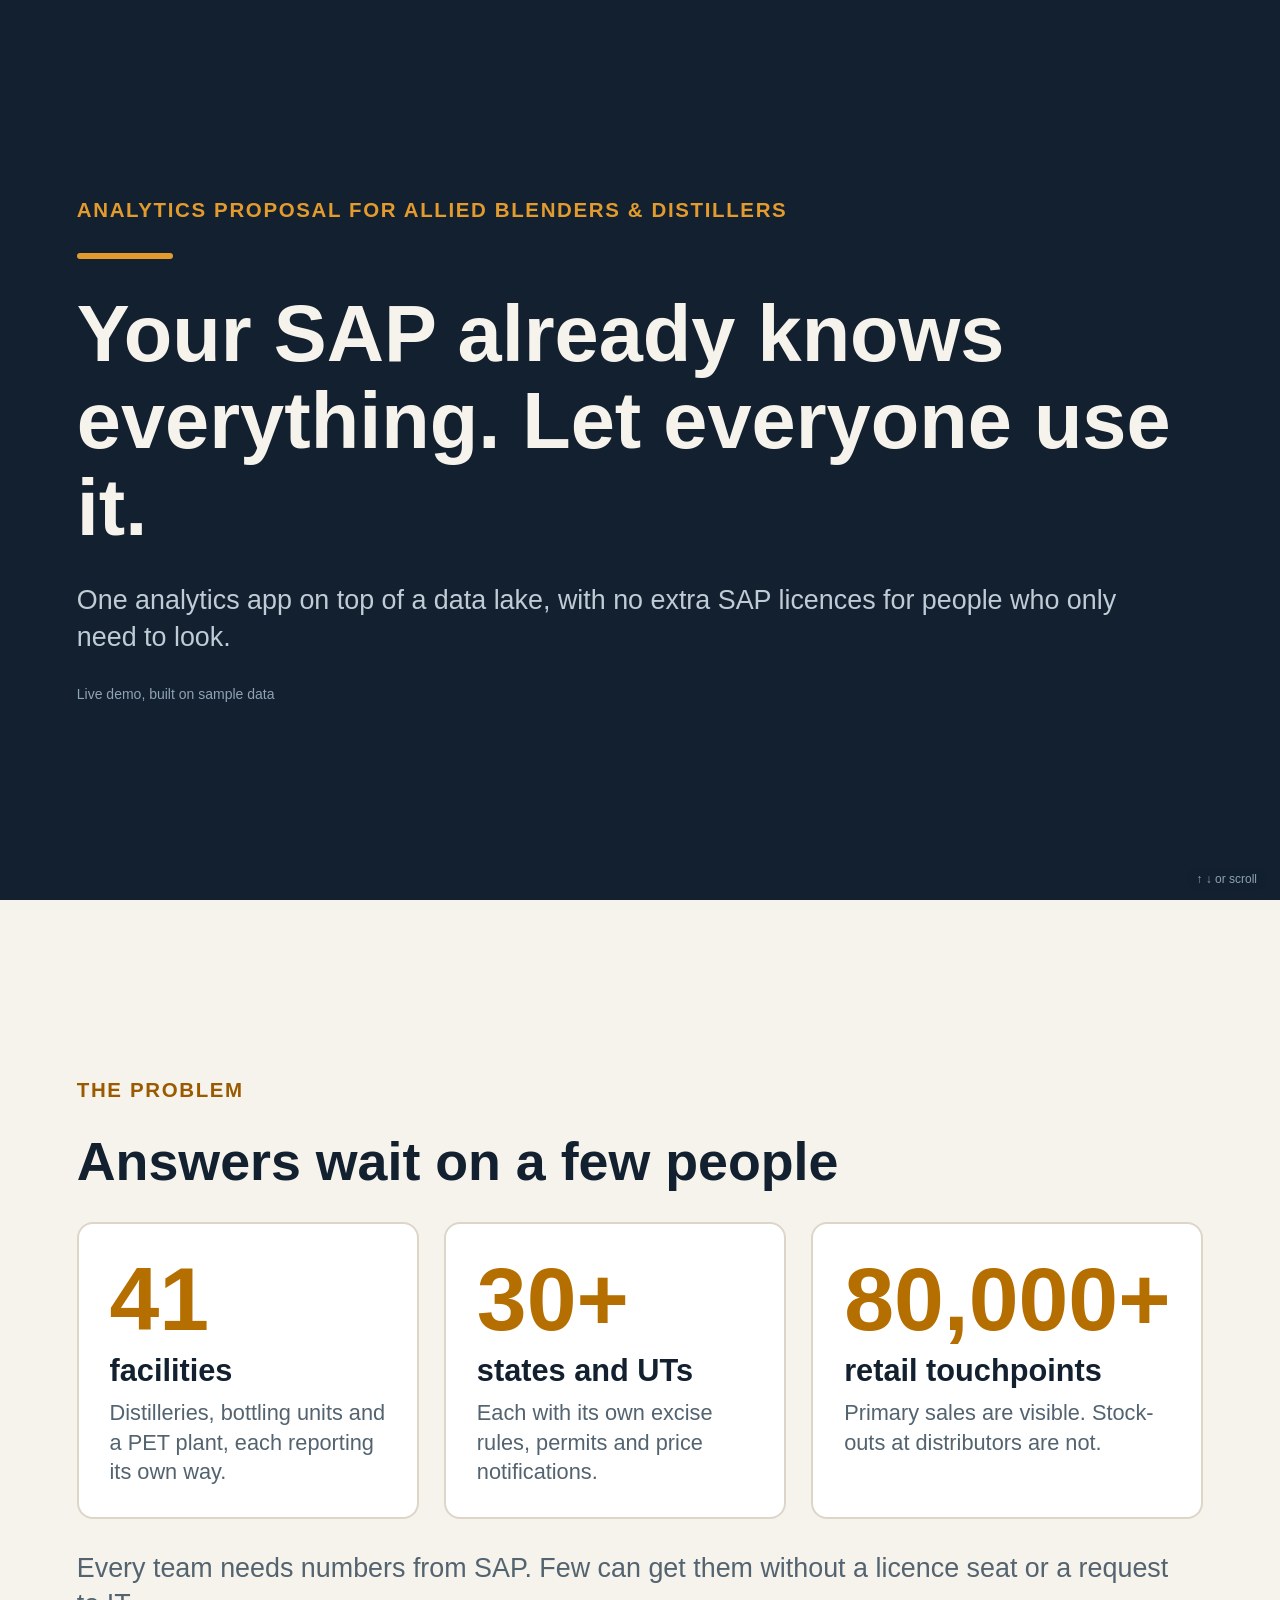
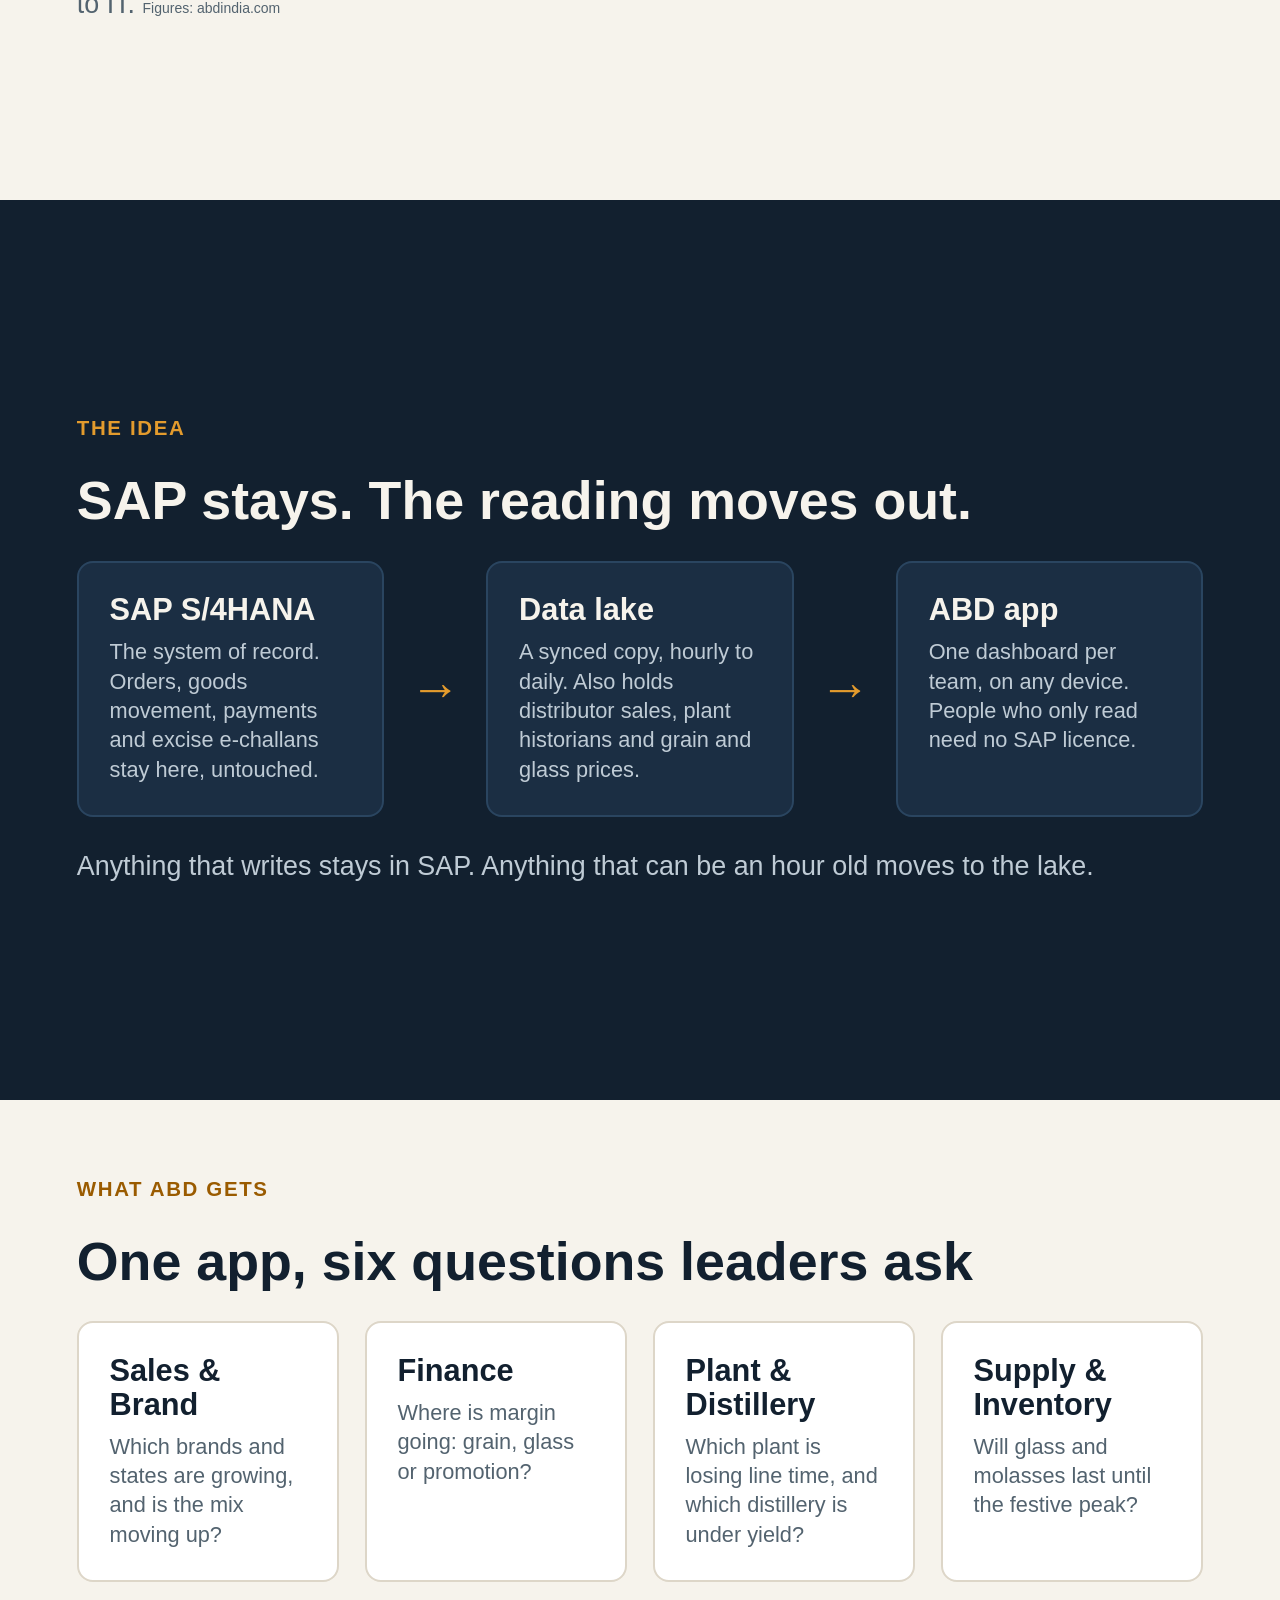
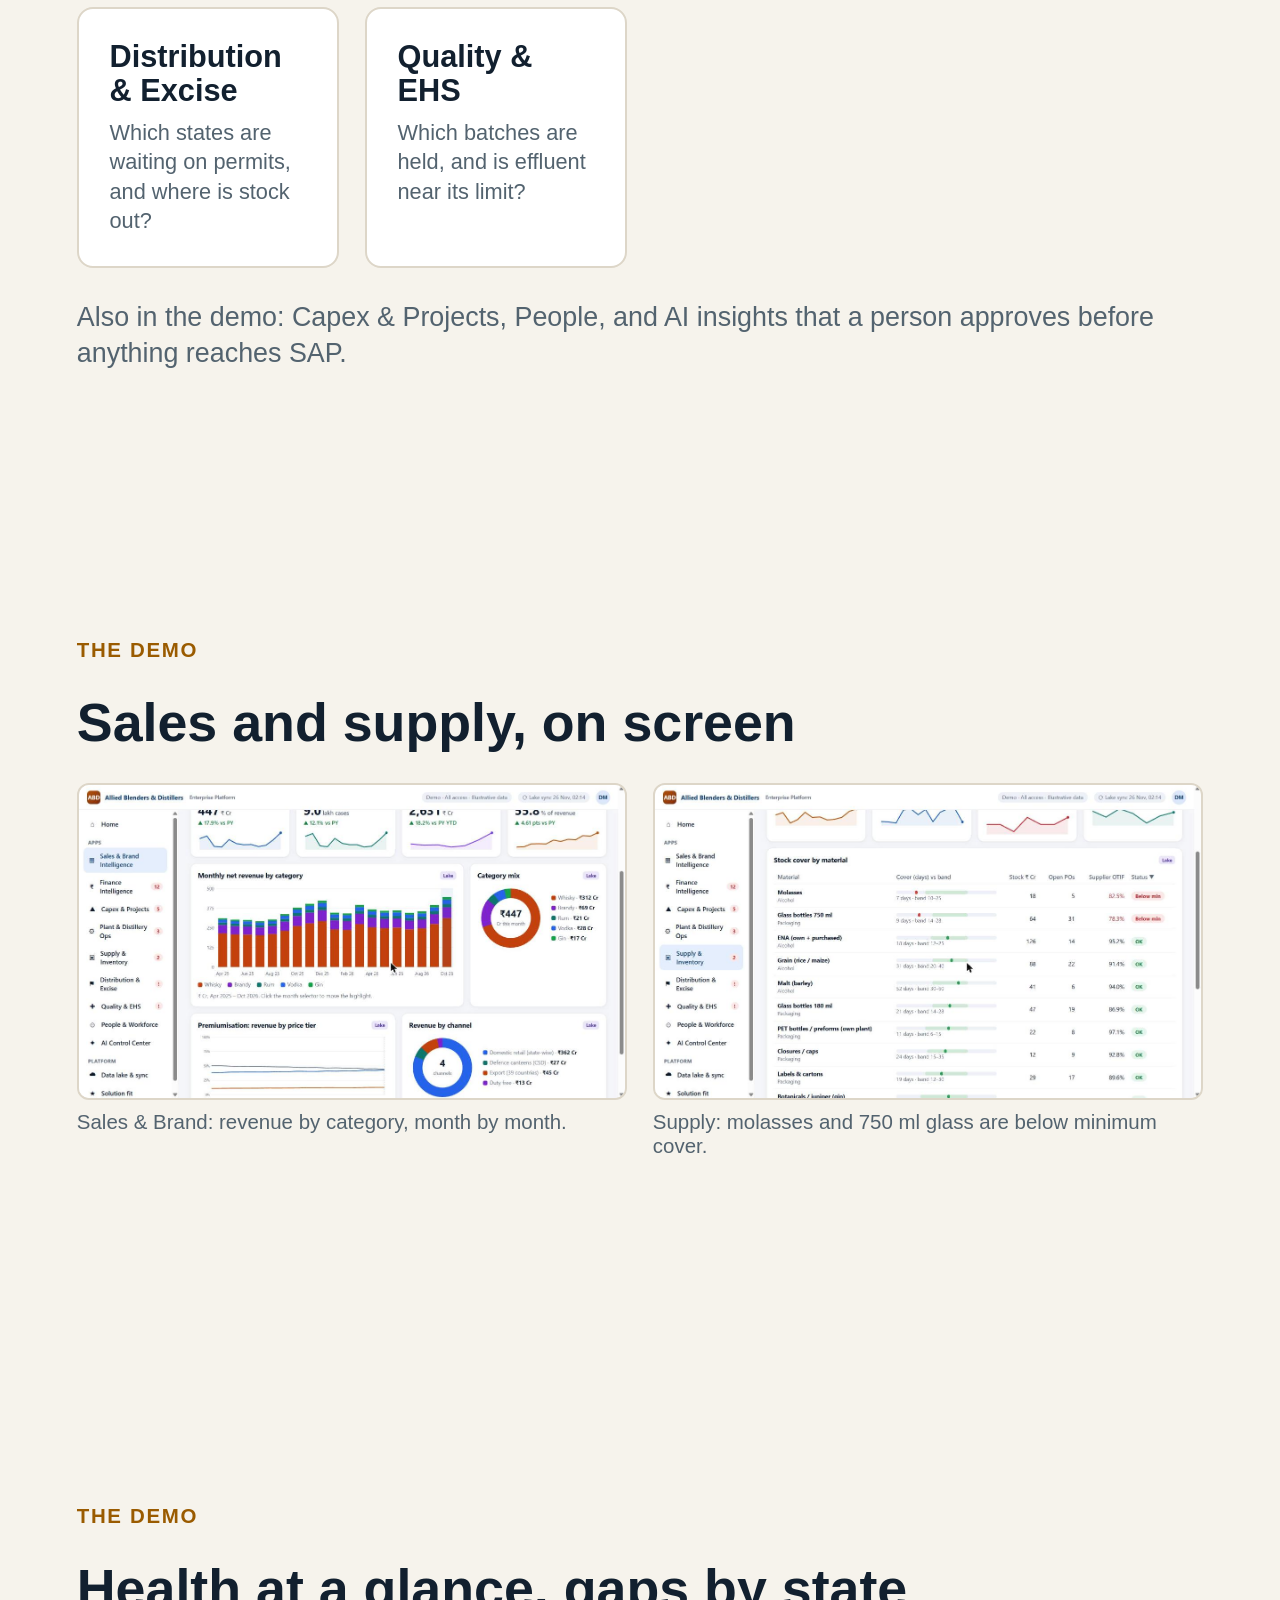
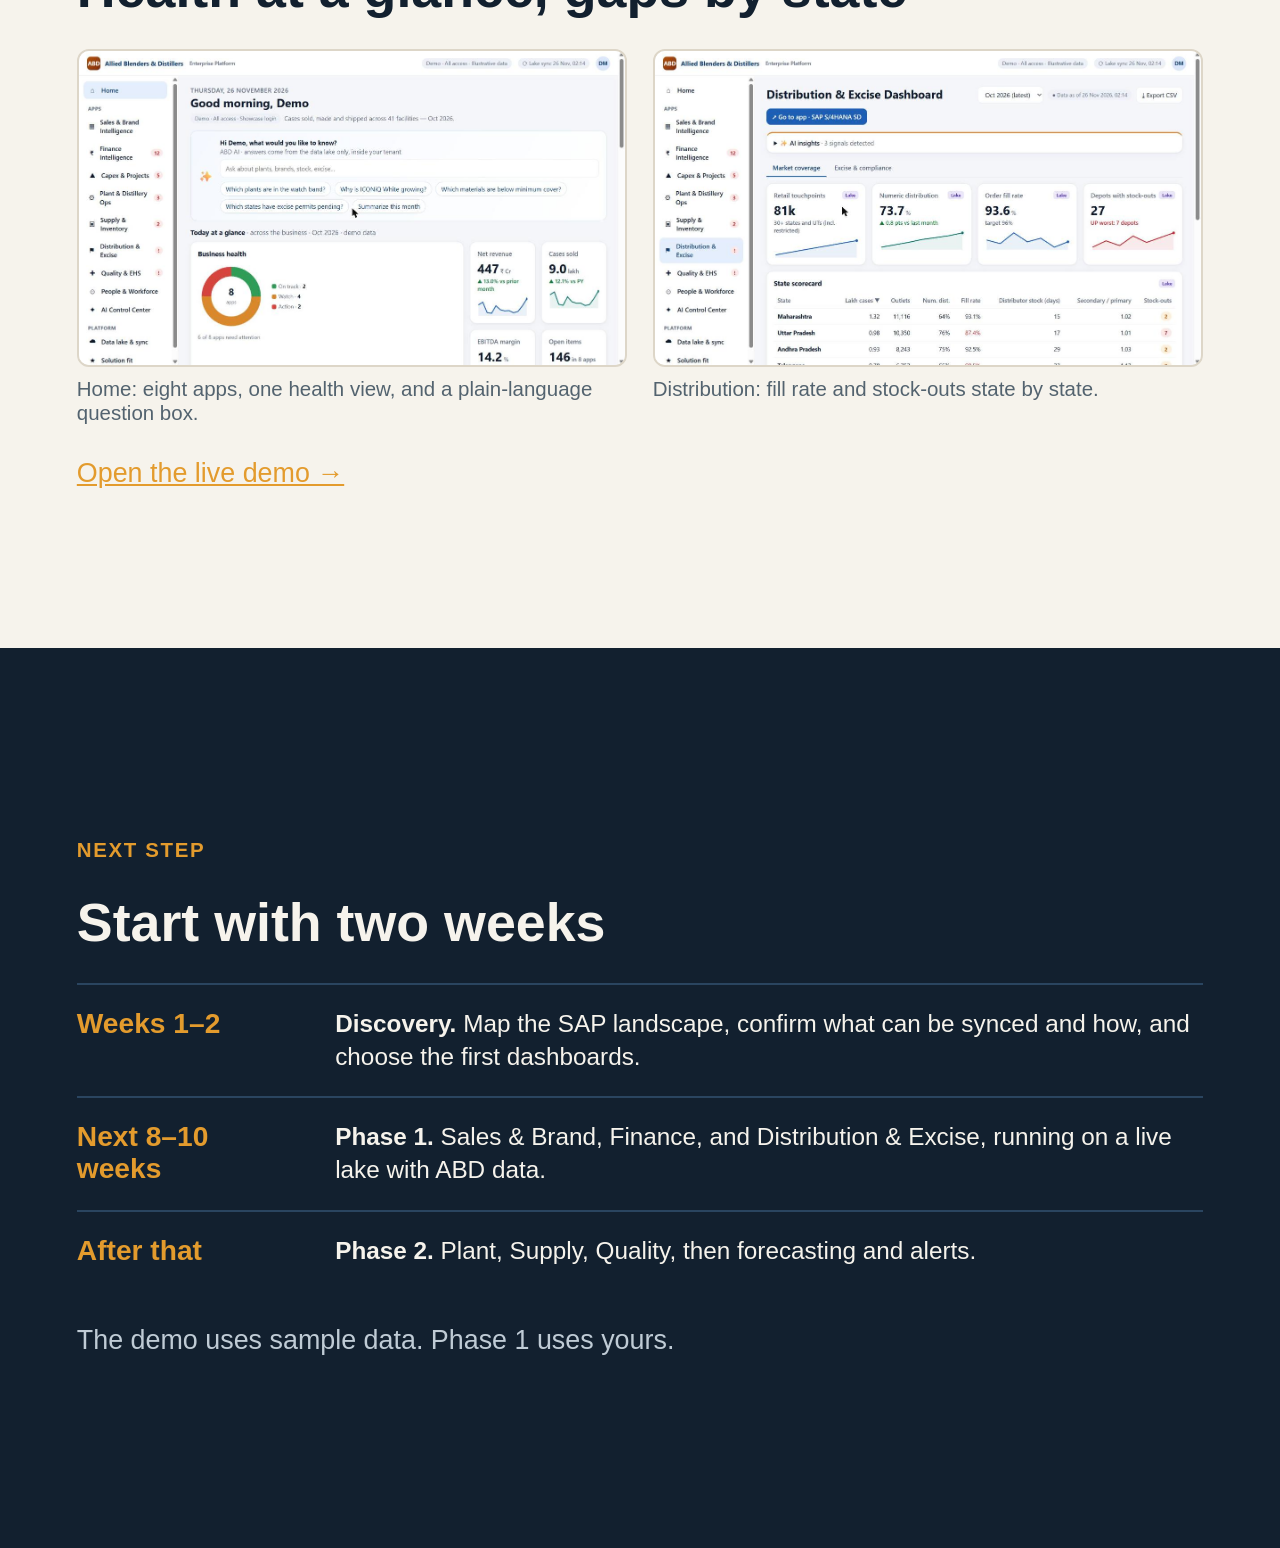
==== pitch/index.html @ 8a8b54d9 "Add pitch deck page with demo screenshots" ====
<!doctype html>
<html lang="en"><head><meta charset="utf-8"><meta name="viewport" content="width=device-width,initial-scale=1">
<title>ABD analytics pitch</title>
<style>
:root{--ink:#12202F;--paper:#F6F3EC;--accent:#E39B2D;--mute:#53636F;--soft:#BFCBD5;--line:#DDD6C8}
*{box-sizing:border-box}html{scroll-snap-type:y mandatory}body{margin:0;font-family:Inter,"Segoe UI",Arial,sans-serif;color:var(--ink);background:var(--paper)}
section{min-height:100vh;scroll-snap-align:start;padding:clamp(24px,6vw,96px);display:flex;flex-direction:column;justify-content:center;gap:clamp(16px,2.4vw,36px);background:var(--paper)}
section.dark{background:var(--ink);color:var(--paper)}
h1,h2,h3{font-family:"Space Grotesk",Inter,Arial,sans-serif;margin:0;font-weight:600;line-height:1.1}
h1{font-size:clamp(34px,6.2vw,92px)}h2{font-size:clamp(28px,4.2vw,64px)}h3{font-size:clamp(20px,2.4vw,36px)}
.eyebrow{margin:0;font-size:clamp(13px,1.6vw,22px);font-weight:600;letter-spacing:.08em;color:#9A5B00}.dark .eyebrow{color:var(--accent)}
.lede{font-size:clamp(17px,2.1vw,30px);line-height:1.35;color:var(--mute);max-width:1100px;margin:0}.dark .lede{color:var(--soft)}
.row{display:flex;gap:clamp(12px,2vw,28px);flex-wrap:wrap;align-items:stretch}
.card{flex:1 1 240px;background:#fff;border:2px solid var(--line);border-radius:16px;padding:clamp(18px,2.4vw,34px);display:flex;flex-direction:column;gap:10px}
.dark .card{background:#1B2E43;border-color:#2A4560}.card p{margin:0;font-size:clamp(15px,1.7vw,24px);line-height:1.35;color:var(--mute)}.dark .card p{color:var(--soft)}
.big{font-family:"Space Grotesk",Inter,Arial,sans-serif;font-size:clamp(44px,7vw,104px);font-weight:600;color:#B56E00;line-height:1}
.arrow{align-self:center;font-size:clamp(28px,4vw,56px);color:var(--accent)}
.grid{display:grid;grid-template-columns:repeat(auto-fit,minmax(260px,1fr));gap:clamp(12px,2vw,28px)}
figure{margin:0;flex:1 1 380px}figure img{width:100%;height:auto;border-radius:12px;border:2px solid var(--line);display:block}figcaption{margin-top:10px;font-size:clamp(14px,1.6vw,22px);color:var(--mute)}
.step{display:flex;gap:clamp(14px,3vw,40px);flex-wrap:wrap;padding:clamp(12px,1.8vw,24px) 0;border-top:2px solid #2A4560}.step b.when{flex:0 0 220px;font-family:"Space Grotesk",Inter,Arial,sans-serif;font-size:clamp(18px,2.2vw,32px);color:var(--accent)}.step p{flex:1 1 320px;margin:0;font-size:clamp(16px,1.9vw,28px);line-height:1.35}
.small{font-size:14px;color:#8FA2B3;margin:0}a{color:var(--accent)}.bar{width:96px;height:6px;background:var(--accent);border-radius:3px}
.hint{position:fixed;right:14px;bottom:10px;font-size:12px;color:#8FA2B3;background:rgba(18,32,47,.7);padding:4px 9px;border-radius:99px}
</style></head><body>

<section class="dark"><p class="eyebrow">ANALYTICS PROPOSAL FOR ALLIED BLENDERS &amp; DISTILLERS</p><div class="bar"></div>
<h1>Your SAP already knows everything. Let everyone use it.</h1>
<p class="lede">One analytics app on top of a data lake, with no extra SAP licences for people who only need to look.</p>
<p class="small">Live demo, built on sample data</p></section>

<section><p class="eyebrow">THE PROBLEM</p><h2>Answers wait on a few people</h2>
<div class="row">
<div class="card"><span class="big">41</span><h3>facilities</h3><p>Distilleries, bottling units and a PET plant, each reporting its own way.</p></div>
<div class="card"><span class="big">30+</span><h3>states and UTs</h3><p>Each with its own excise rules, permits and price notifications.</p></div>
<div class="card"><span class="big">80,000+</span><h3>retail touchpoints</h3><p>Primary sales are visible. Stock-outs at distributors are not.</p></div></div>
<p class="lede">Every team needs numbers from SAP. Few can get them without a licence seat or a request to IT. <span class="small" style="color:var(--mute)">Figures: abdindia.com</span></p></section>

<section class="dark"><p class="eyebrow">THE IDEA</p><h2>SAP stays. The reading moves out.</h2>
<div class="row"><div class="card"><h3>SAP S/4HANA</h3><p>The system of record. Orders, goods movement, payments and excise e-challans stay here, untouched.</p></div><span class="arrow">→</span>
<div class="card"><h3>Data lake</h3><p>A synced copy, hourly to daily. Also holds distributor sales, plant historians and grain and glass prices.</p></div><span class="arrow">→</span>
<div class="card"><h3>ABD app</h3><p>One dashboard per team, on any device. People who only read need no SAP licence.</p></div></div>
<p class="lede">Anything that writes stays in SAP. Anything that can be an hour old moves to the lake.</p></section>

<section><p class="eyebrow">WHAT ABD GETS</p><h2>One app, six questions leaders ask</h2>
<div class="grid">
<div class="card"><h3>Sales &amp; Brand</h3><p>Which brands and states are growing, and is the mix moving up?</p></div>
<div class="card"><h3>Finance</h3><p>Where is margin going: grain, glass or promotion?</p></div>
<div class="card"><h3>Plant &amp; Distillery</h3><p>Which plant is losing line time, and which distillery is under yield?</p></div>
<div class="card"><h3>Supply &amp; Inventory</h3><p>Will glass and molasses last until the festive peak?</p></div>
<div class="card"><h3>Distribution &amp; Excise</h3><p>Which states are waiting on permits, and where is stock out?</p></div>
<div class="card"><h3>Quality &amp; EHS</h3><p>Which batches are held, and is effluent near its limit?</p></div></div>
<p class="lede">Also in the demo: Capex &amp; Projects, People, and AI insights that a person approves before anything reaches SAP.</p></section>

<section><p class="eyebrow">THE DEMO</p><h2>Sales and supply, on screen</h2>
<div class="row"><figure><img src="img/sales.jpg" alt="Sales and brand dashboard"><figcaption>Sales &amp; Brand: revenue by category, month by month.</figcaption></figure>
<figure><img src="img/supply.jpg" alt="Supply and inventory dashboard"><figcaption>Supply: molasses and 750 ml glass are below minimum cover.</figcaption></figure></div></section>

<section><p class="eyebrow">THE DEMO</p><h2>Health at a glance, gaps by state</h2>
<div class="row"><figure><img src="img/home.jpg" alt="Home screen"><figcaption>Home: eight apps, one health view, and a plain-language question box.</figcaption></figure>
<figure><img src="img/distribution.jpg" alt="Distribution and excise dashboard"><figcaption>Distribution: fill rate and stock-outs state by state.</figcaption></figure></div>
<p class="lede"><a href="../">Open the live demo →</a></p></section>

<section class="dark"><p class="eyebrow">NEXT STEP</p><h2>Start with two weeks</h2>
<div><div class="step"><b class="when">Weeks 1–2</b><p><b>Discovery.</b> Map the SAP landscape, confirm what can be synced and how, and choose the first dashboards.</p></div>
<div class="step"><b class="when">Next 8–10 weeks</b><p><b>Phase 1.</b> Sales &amp; Brand, Finance, and Distribution &amp; Excise, running on a live lake with ABD data.</p></div>
<div class="step"><b class="when">After that</b><p><b>Phase 2.</b> Plant, Supply, Quality, then forecasting and alerts.</p></div></div>
<p class="lede">The demo uses sample data. Phase 1 uses yours.</p></section>

<div class="hint">↑ ↓ or scroll</div>
</body></html>
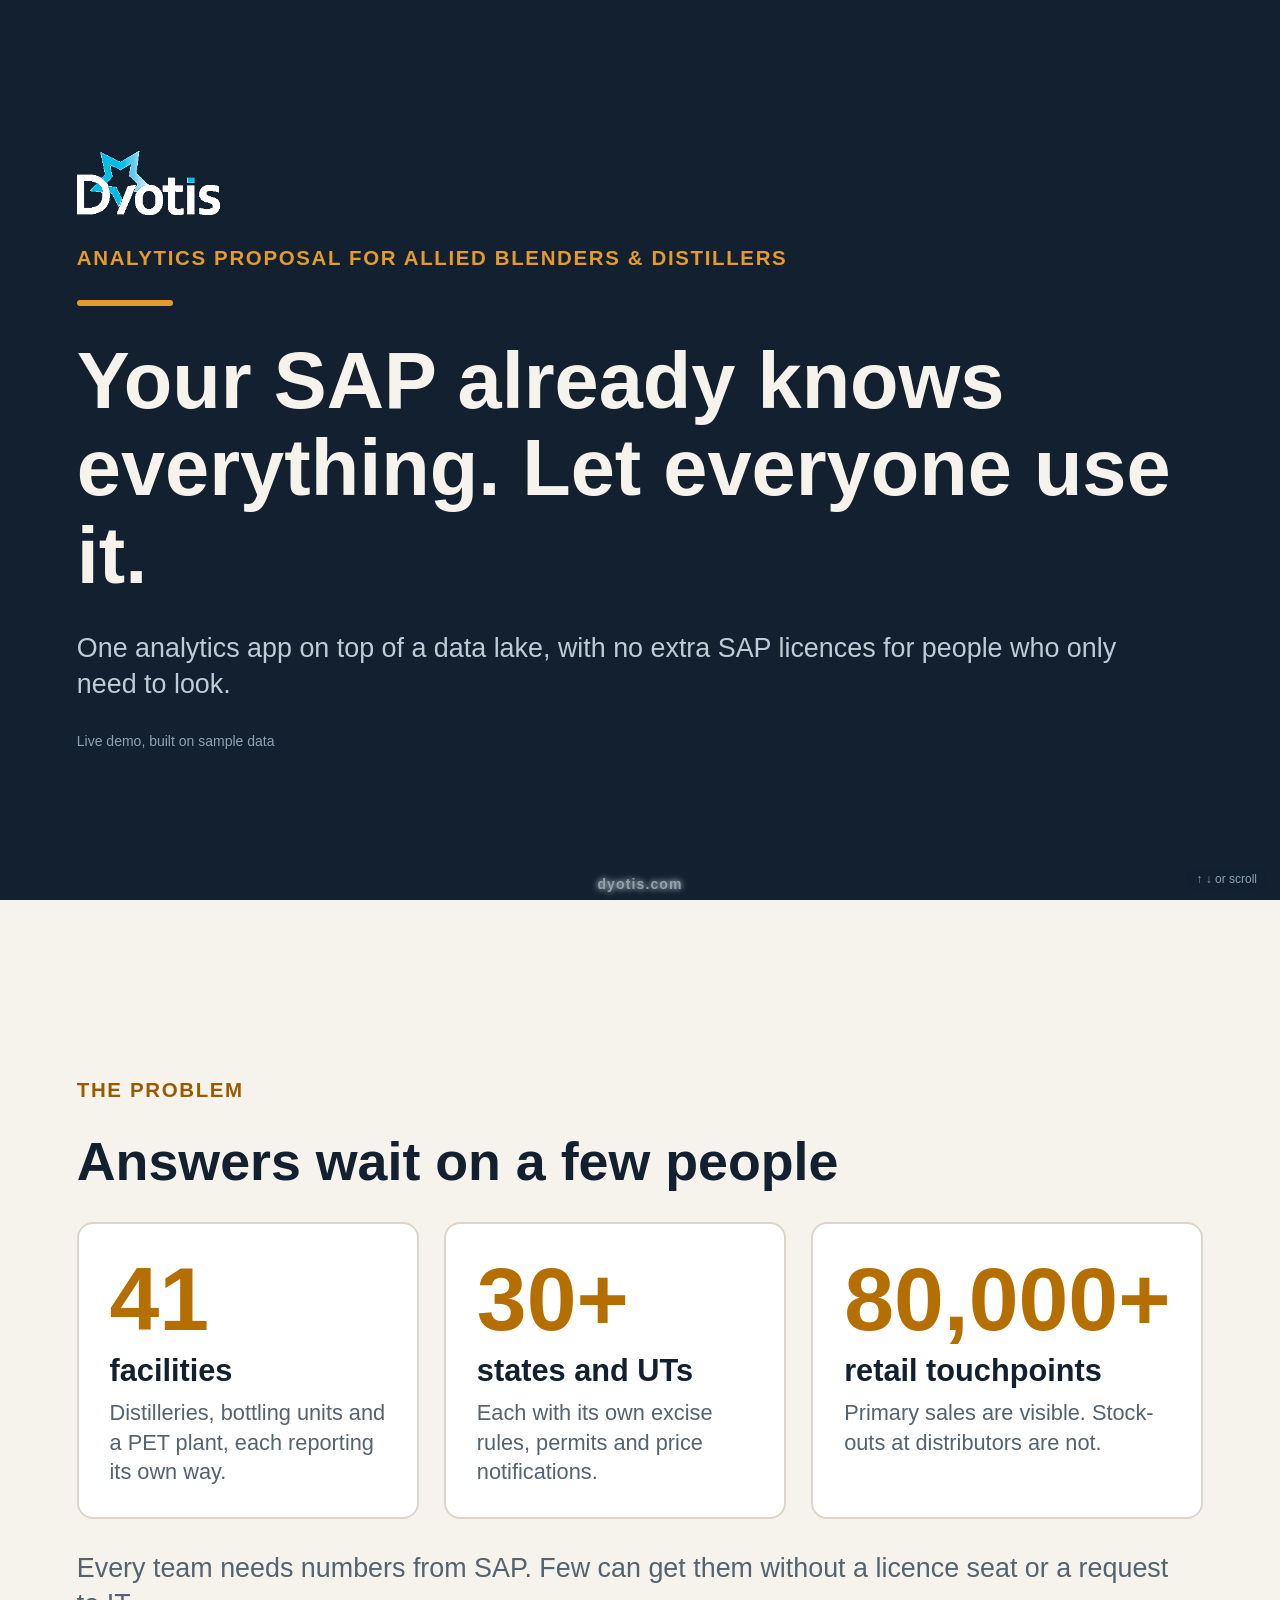
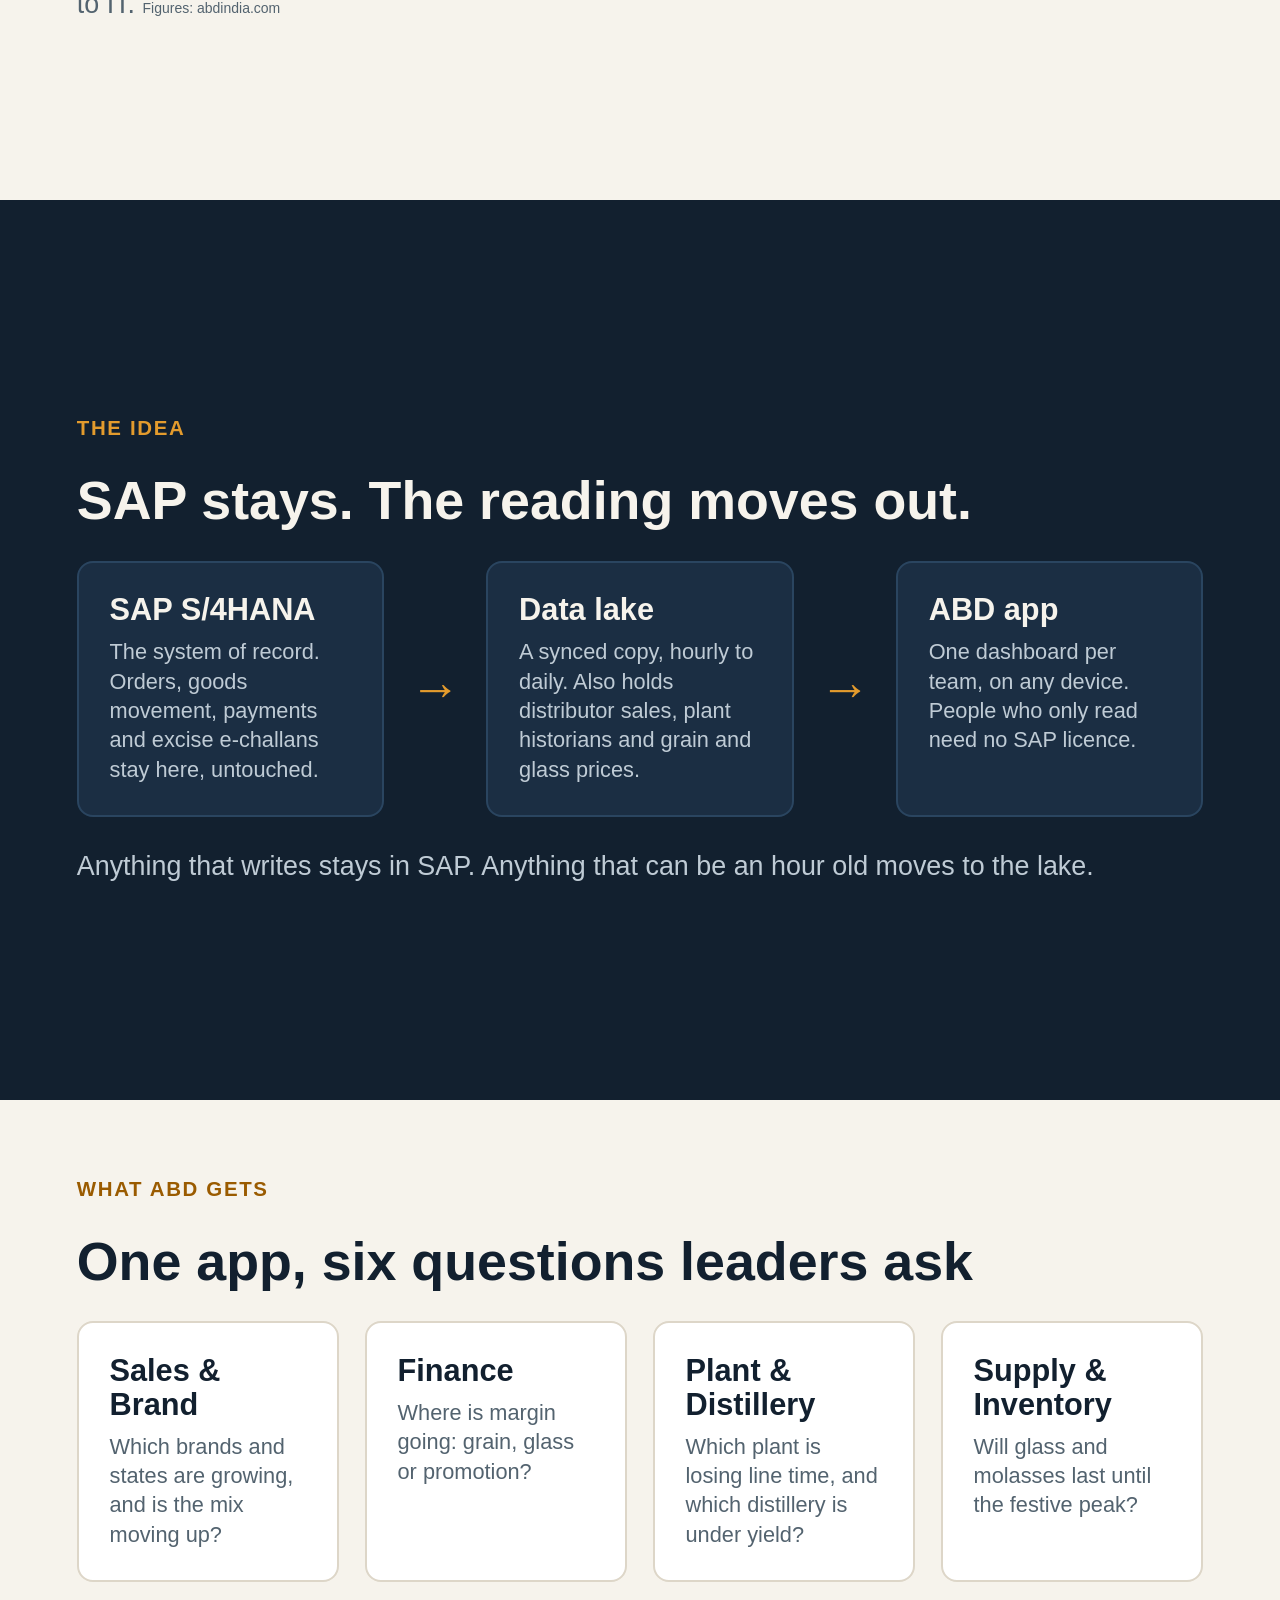
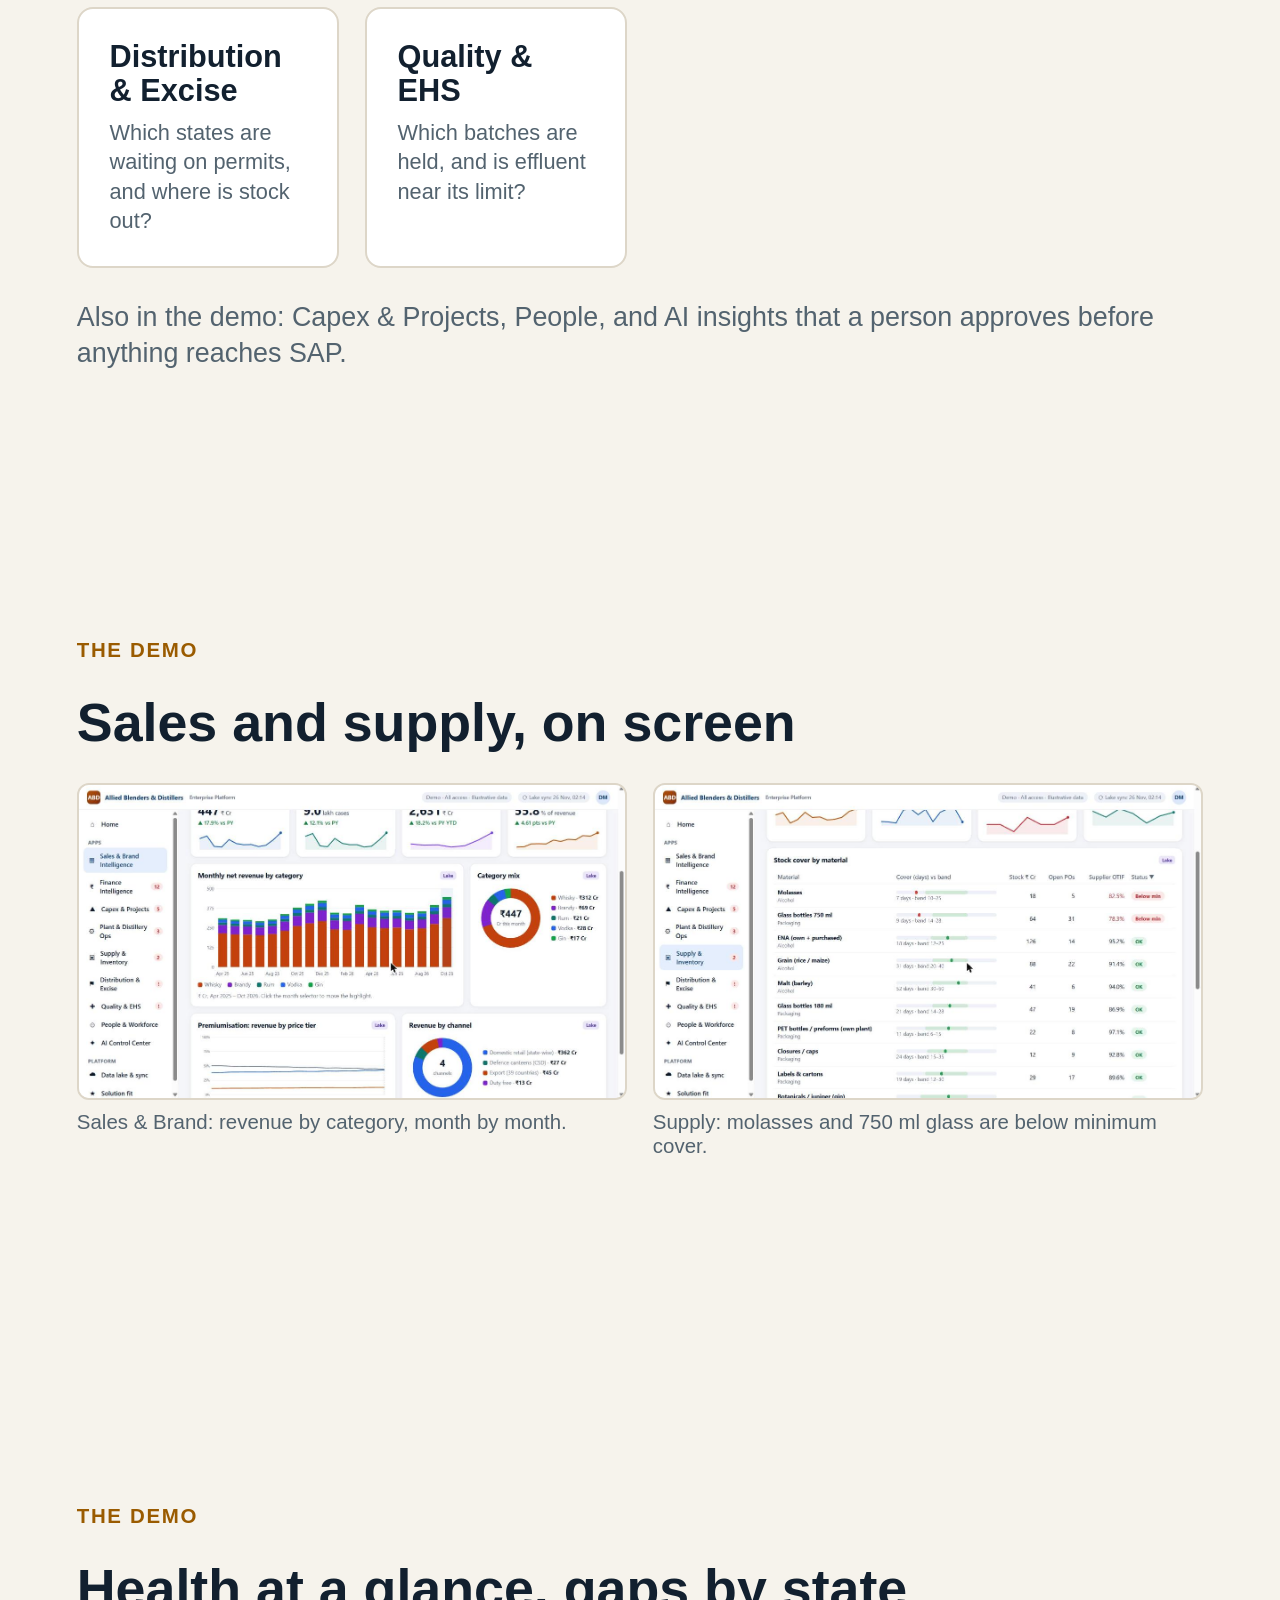
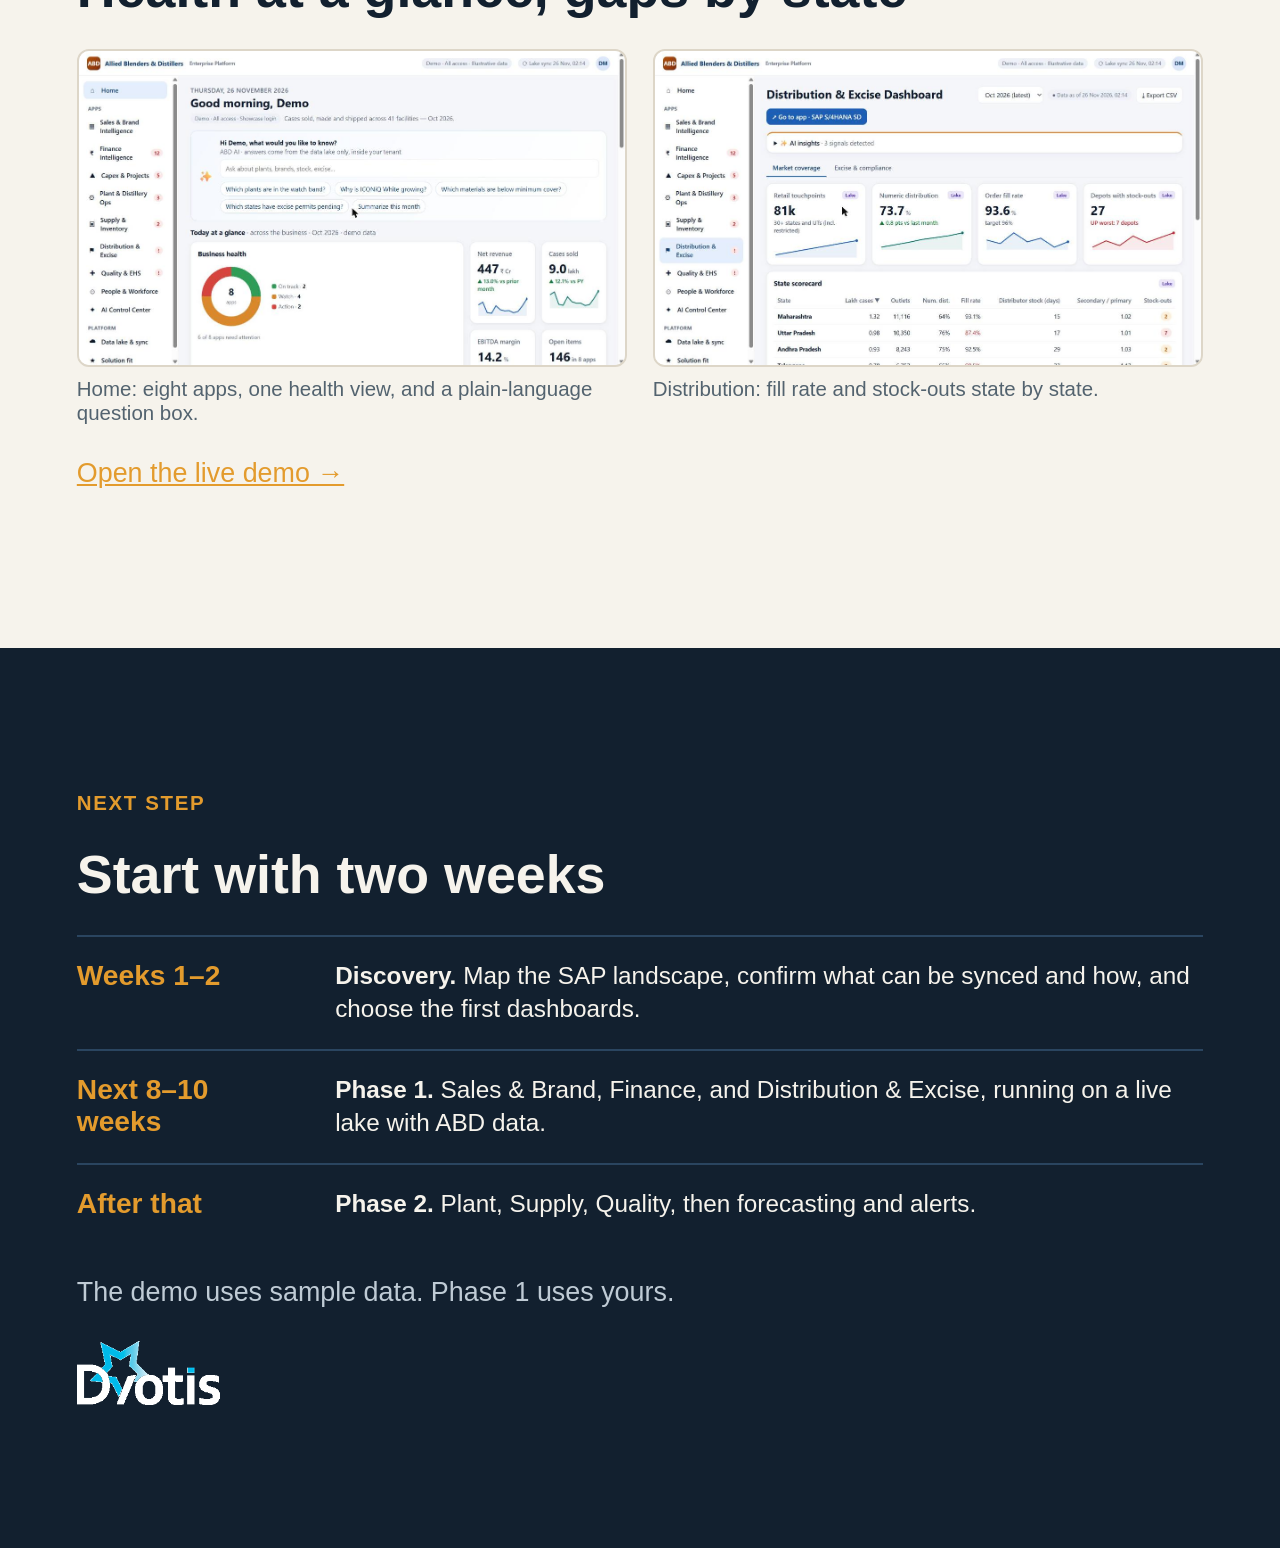
==== commit 92658107: "Add Dyotis logo and footer Co-Authored-By: Claude Sonnet 5.5 <noreply@anthropic.com>" ====
--- a/pitch/index.html
+++ b/pitch/index.html
@@ -19,10 +19,10 @@
 figure{margin:0;flex:1 1 380px}figure img{width:100%;height:auto;border-radius:12px;border:2px solid var(--line);display:block}figcaption{margin-top:10px;font-size:clamp(14px,1.6vw,22px);color:var(--mute)}
 .step{display:flex;gap:clamp(14px,3vw,40px);flex-wrap:wrap;padding:clamp(12px,1.8vw,24px) 0;border-top:2px solid #2A4560}.step b.when{flex:0 0 220px;font-family:"Space Grotesk",Inter,Arial,sans-serif;font-size:clamp(18px,2.2vw,32px);color:var(--accent)}.step p{flex:1 1 320px;margin:0;font-size:clamp(16px,1.9vw,28px);line-height:1.35}
 .small{font-size:14px;color:#8FA2B3;margin:0}a{color:var(--accent)}.bar{width:96px;height:6px;background:var(--accent);border-radius:3px}
-.hint{position:fixed;right:14px;bottom:10px;font-size:12px;color:#8FA2B3;background:rgba(18,32,47,.7);padding:4px 9px;border-radius:99px}
+.dylogo{height:clamp(36px,5vw,64px);width:auto;align-self:flex-start}.foot{position:fixed;left:0;right:0;bottom:8px;text-align:center;font-size:14px;letter-spacing:.08em;font-weight:600;color:#8FA2B3;text-decoration:none;pointer-events:auto;z-index:5;text-shadow:0 0 6px var(--paper)}.hint{position:fixed;right:14px;bottom:10px;font-size:12px;color:#8FA2B3;background:rgba(18,32,47,.7);padding:4px 9px;border-radius:99px}
 </style></head><body>
 
-<section class="dark"><p class="eyebrow">ANALYTICS PROPOSAL FOR ALLIED BLENDERS &amp; DISTILLERS</p><div class="bar"></div>
+<section class="dark"><img class="dylogo" src="img/dyotis-logo-white.png" alt="Dyotis"><p class="eyebrow">ANALYTICS PROPOSAL FOR ALLIED BLENDERS &amp; DISTILLERS</p><div class="bar"></div>
 <h1>Your SAP already knows everything. Let everyone use it.</h1>
 <p class="lede">One analytics app on top of a data lake, with no extra SAP licences for people who only need to look.</p>
 <p class="small">Live demo, built on sample data</p></section>
@@ -63,7 +63,8 @@
 <div><div class="step"><b class="when">Weeks 1–2</b><p><b>Discovery.</b> Map the SAP landscape, confirm what can be synced and how, and choose the first dashboards.</p></div>
 <div class="step"><b class="when">Next 8–10 weeks</b><p><b>Phase 1.</b> Sales &amp; Brand, Finance, and Distribution &amp; Excise, running on a live lake with ABD data.</p></div>
 <div class="step"><b class="when">After that</b><p><b>Phase 2.</b> Plant, Supply, Quality, then forecasting and alerts.</p></div></div>
-<p class="lede">The demo uses sample data. Phase 1 uses yours.</p></section>
+<p class="lede">The demo uses sample data. Phase 1 uses yours.</p><img class="dylogo" src="img/dyotis-logo-white.png" alt="Dyotis"></section>
 
+<a class="foot" href="https://dyotis.com" target="_blank" rel="noopener">dyotis.com</a>
 <div class="hint">↑ ↓ or scroll</div>
 </body></html>
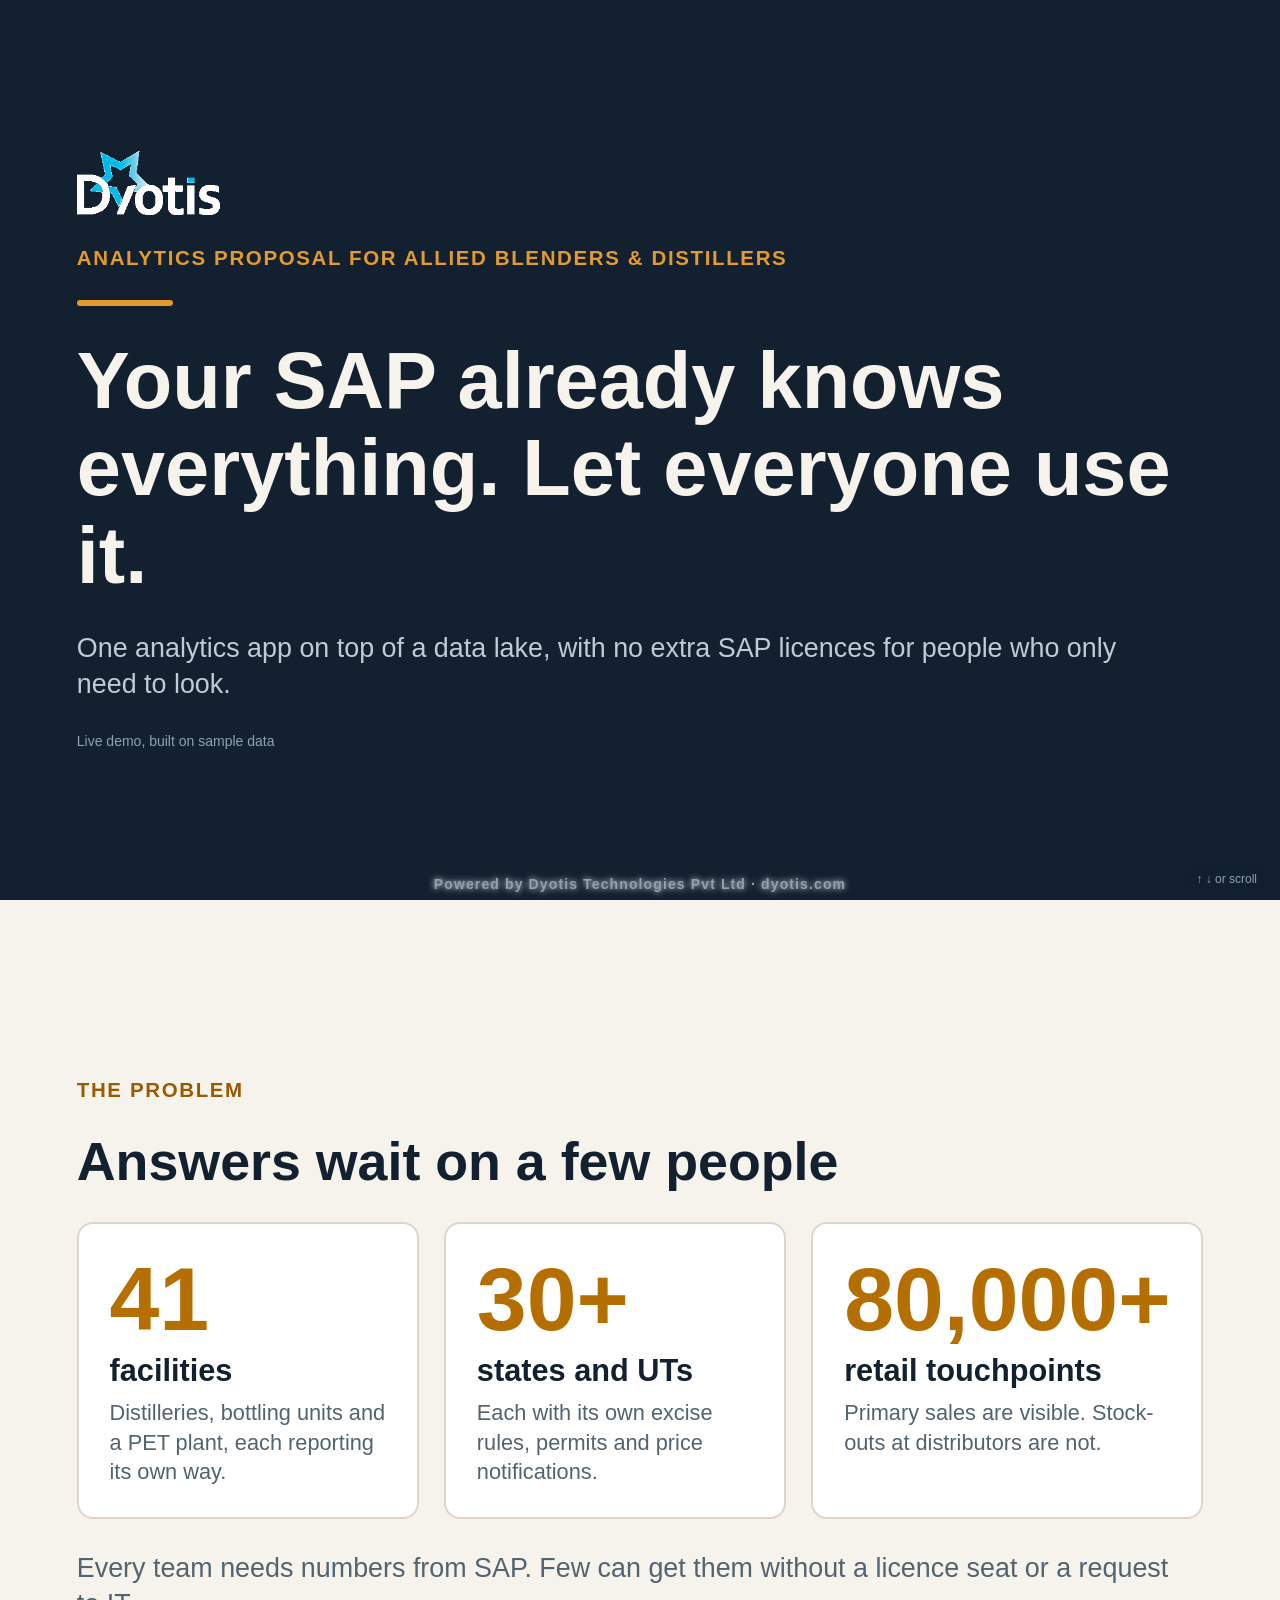
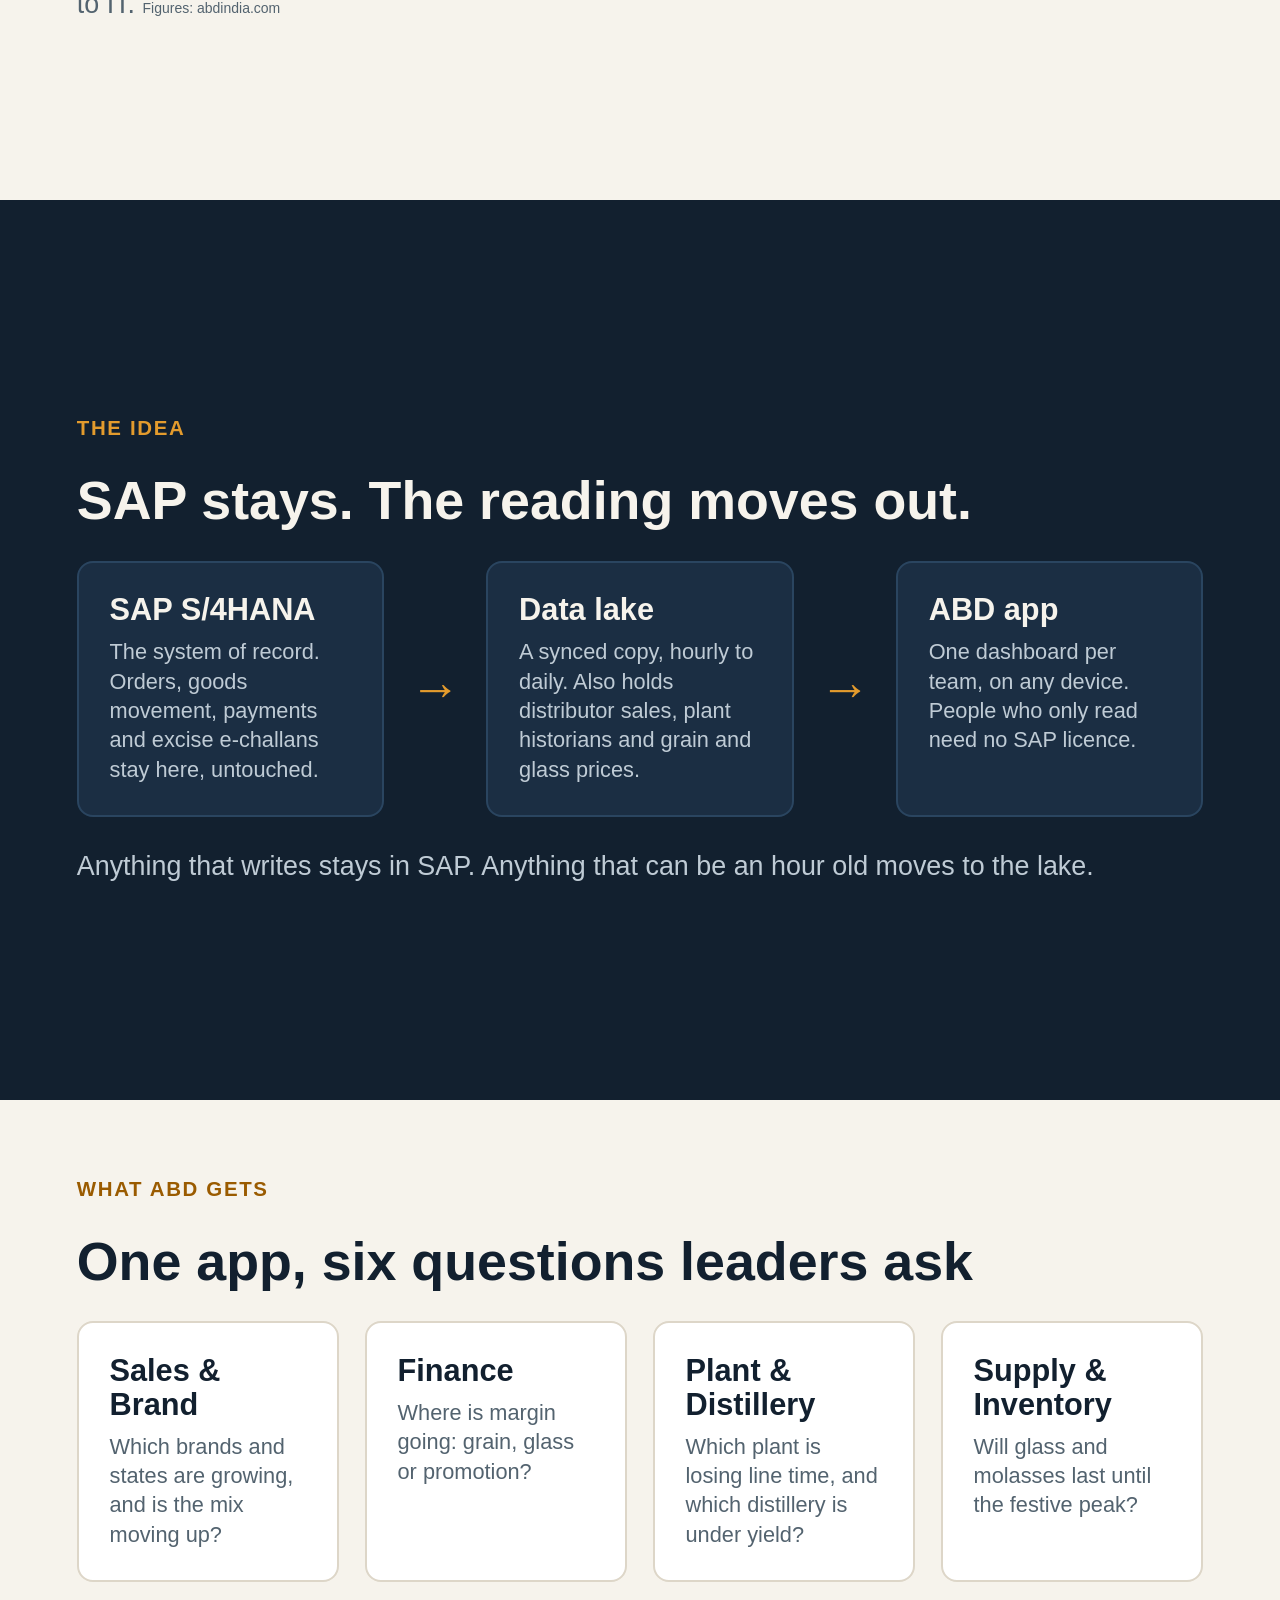
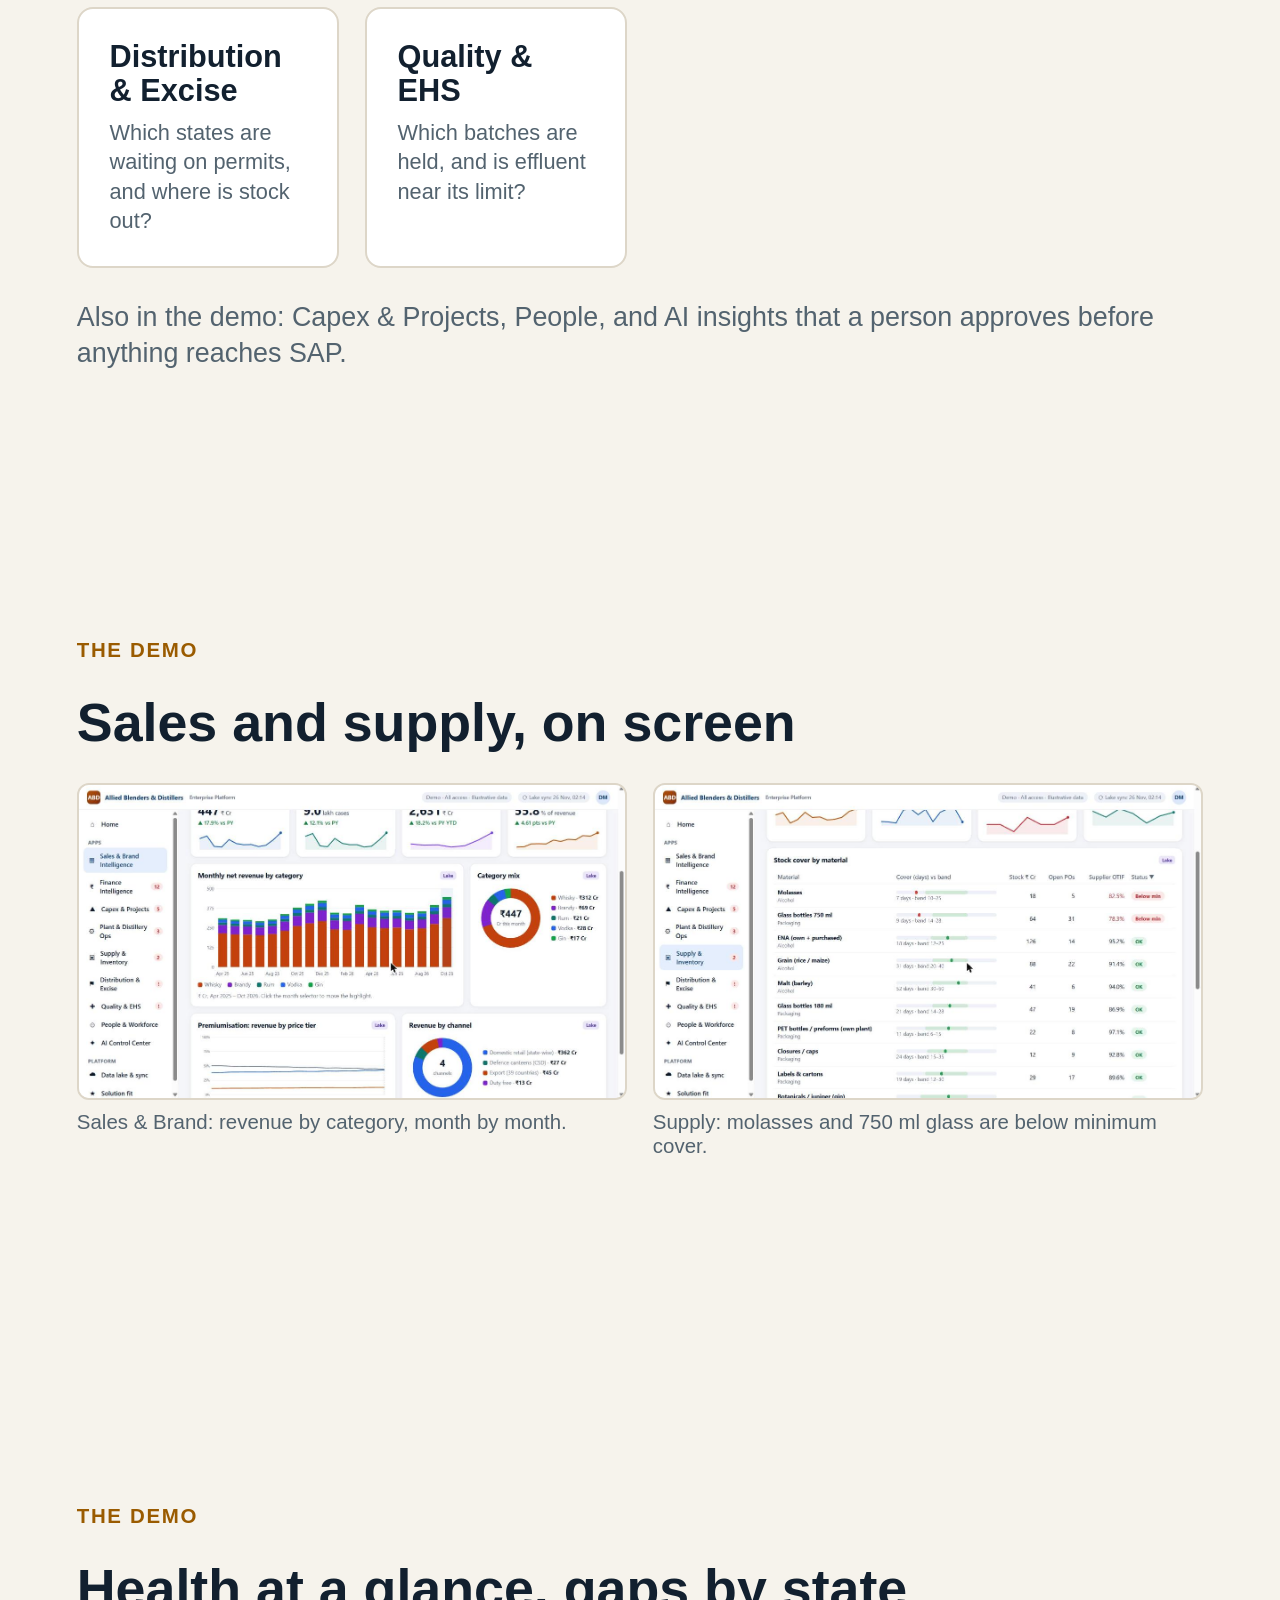
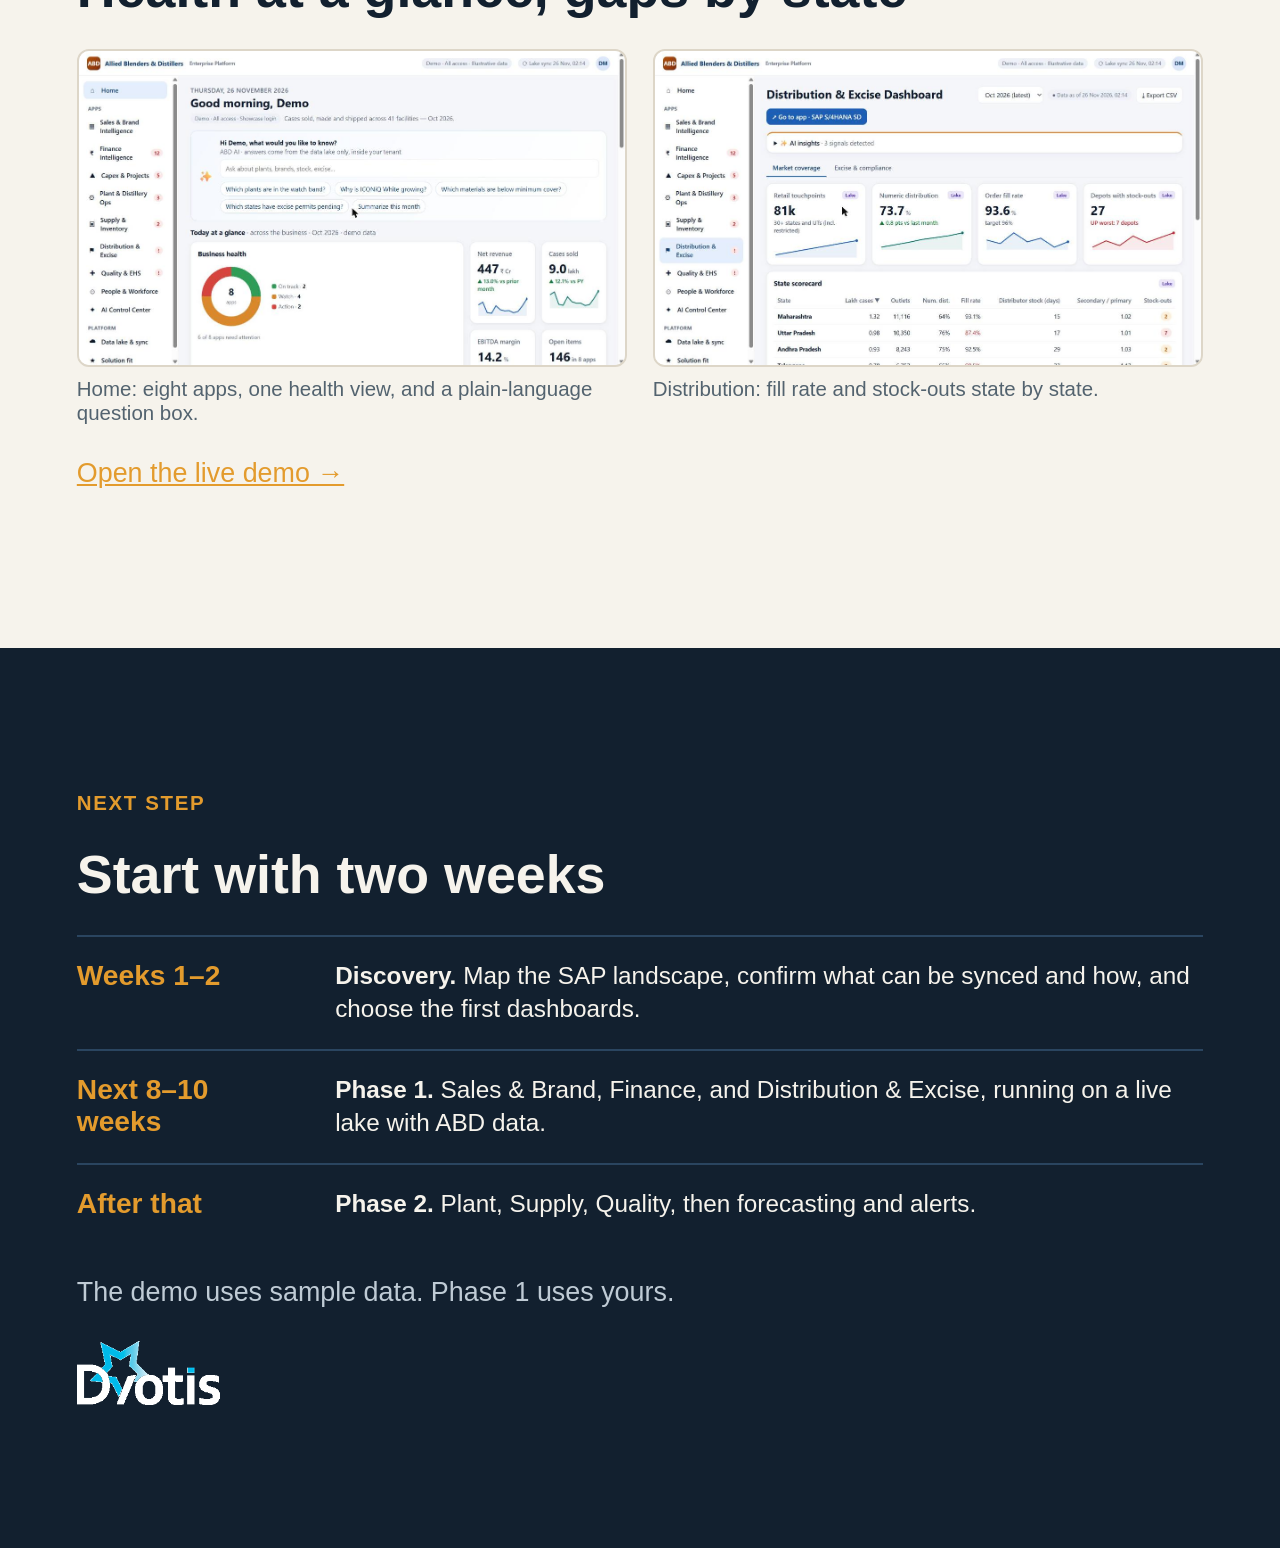
==== commit 0a893390: "Footer: powered by Dyotis Technologies Pvt Ltd Co-Authored-By: Claude Sonnet 5.5 <noreply@anthropic." ====
--- a/pitch/index.html
+++ b/pitch/index.html
@@ -65,6 +65,6 @@
 <div class="step"><b class="when">After that</b><p><b>Phase 2.</b> Plant, Supply, Quality, then forecasting and alerts.</p></div></div>
 <p class="lede">The demo uses sample data. Phase 1 uses yours.</p><img class="dylogo" src="img/dyotis-logo-white.png" alt="Dyotis"></section>
 
-<a class="foot" href="https://dyotis.com" target="_blank" rel="noopener">dyotis.com</a>
+<a class="foot" href="https://dyotis.com" target="_blank" rel="noopener">Powered by Dyotis Technologies Pvt Ltd · dyotis.com</a>
 <div class="hint">↑ ↓ or scroll</div>
 </body></html>
